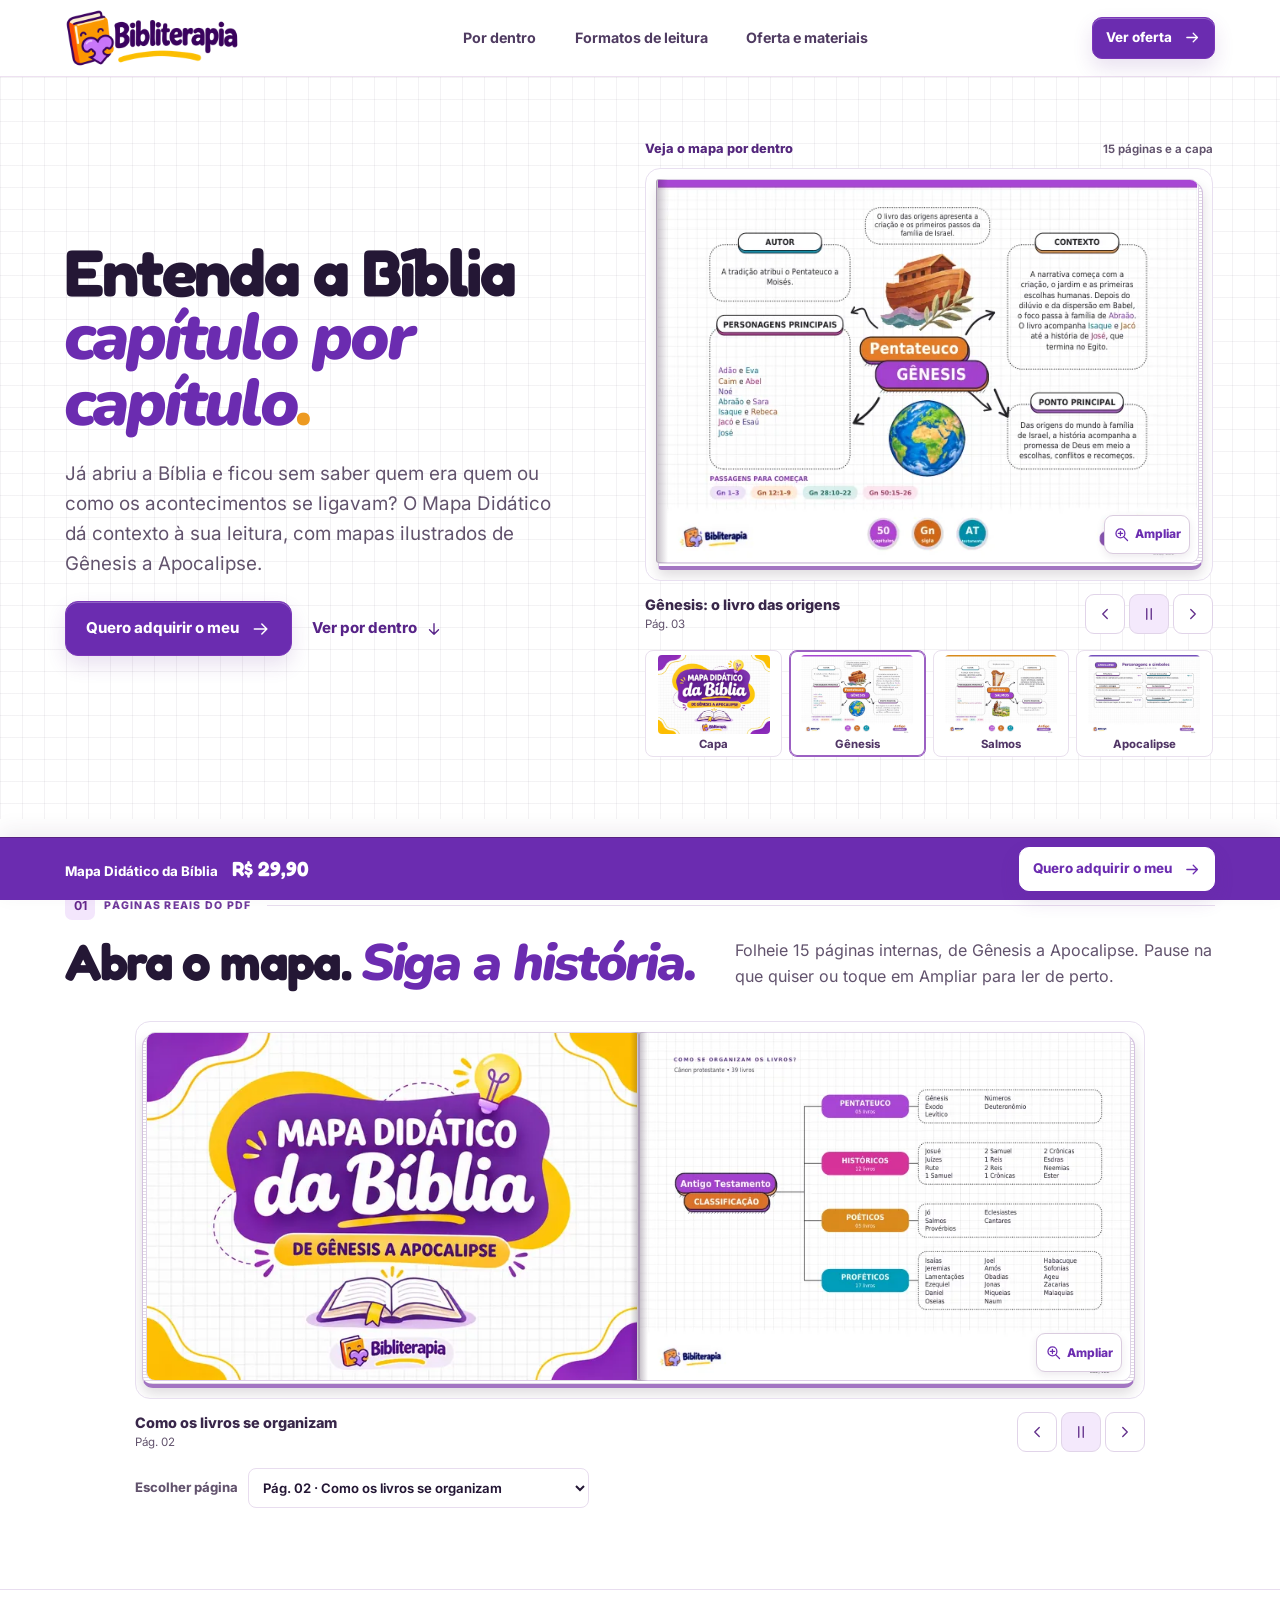
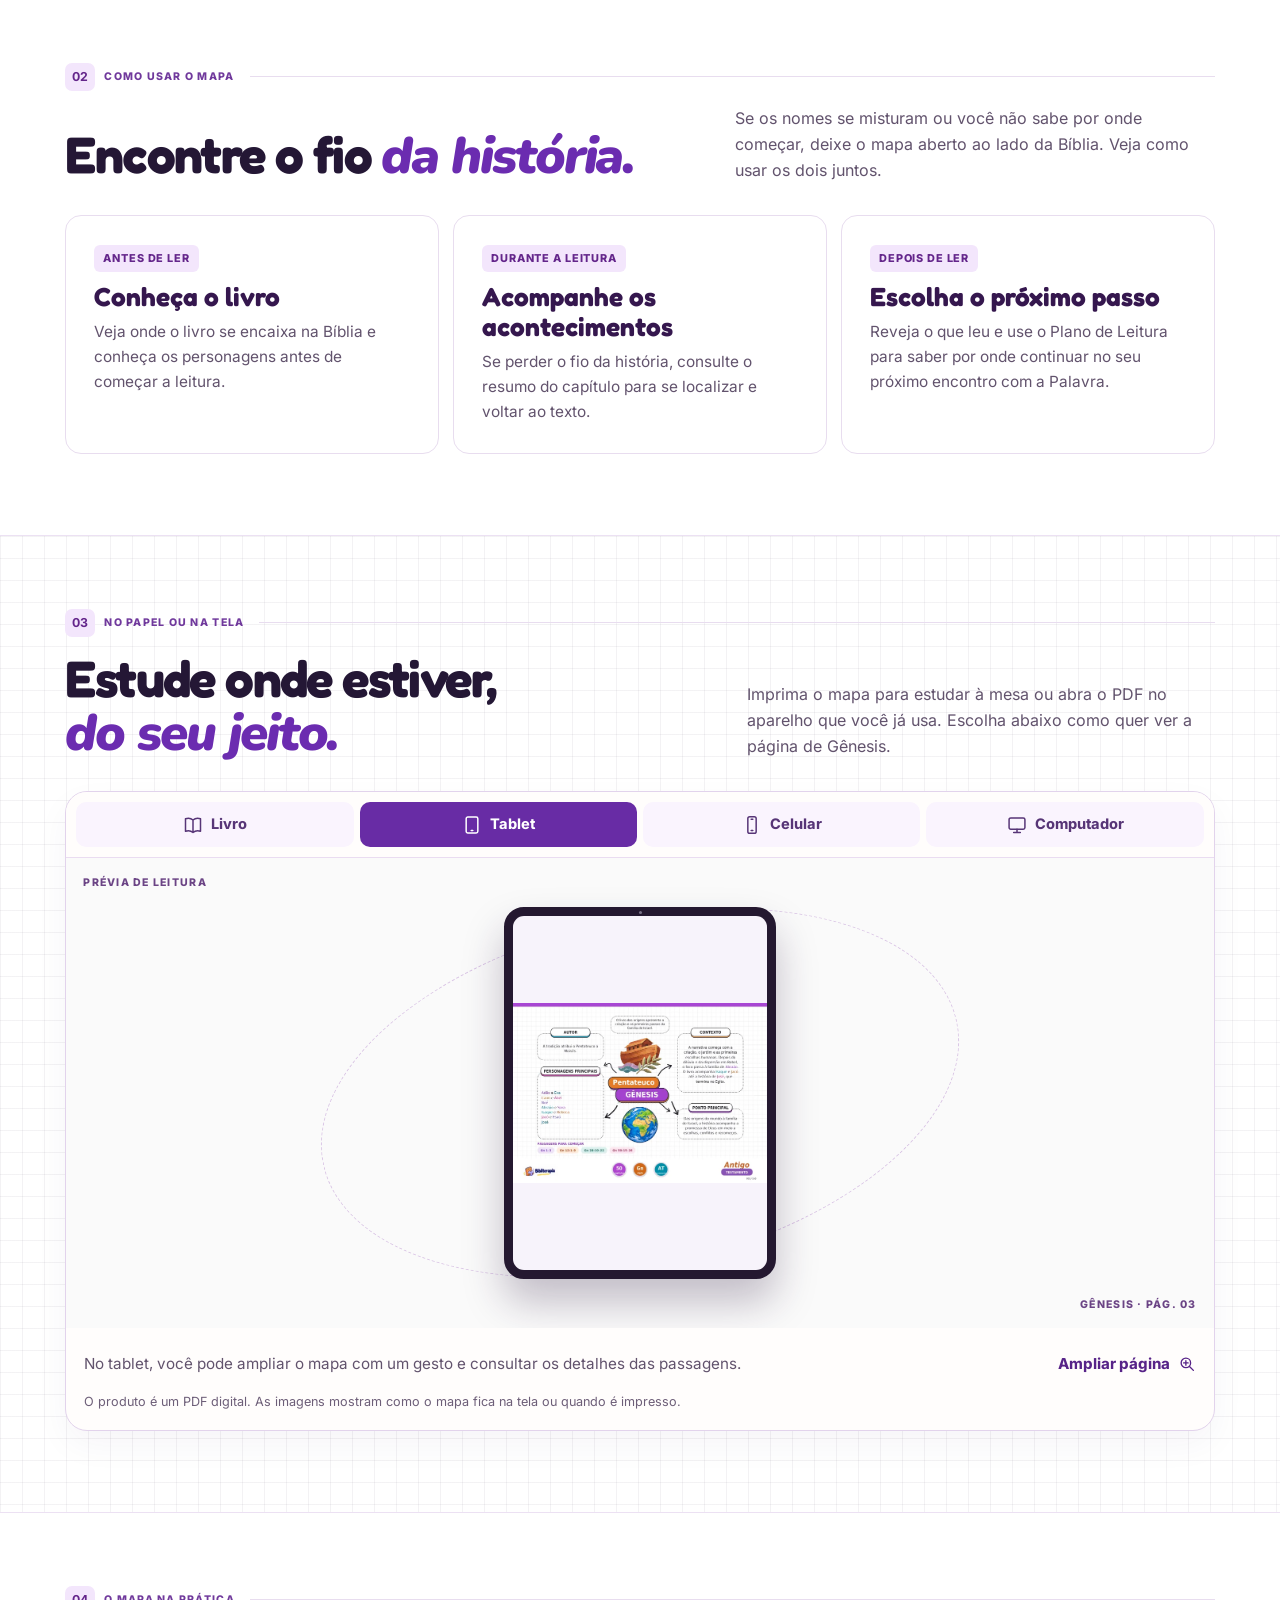
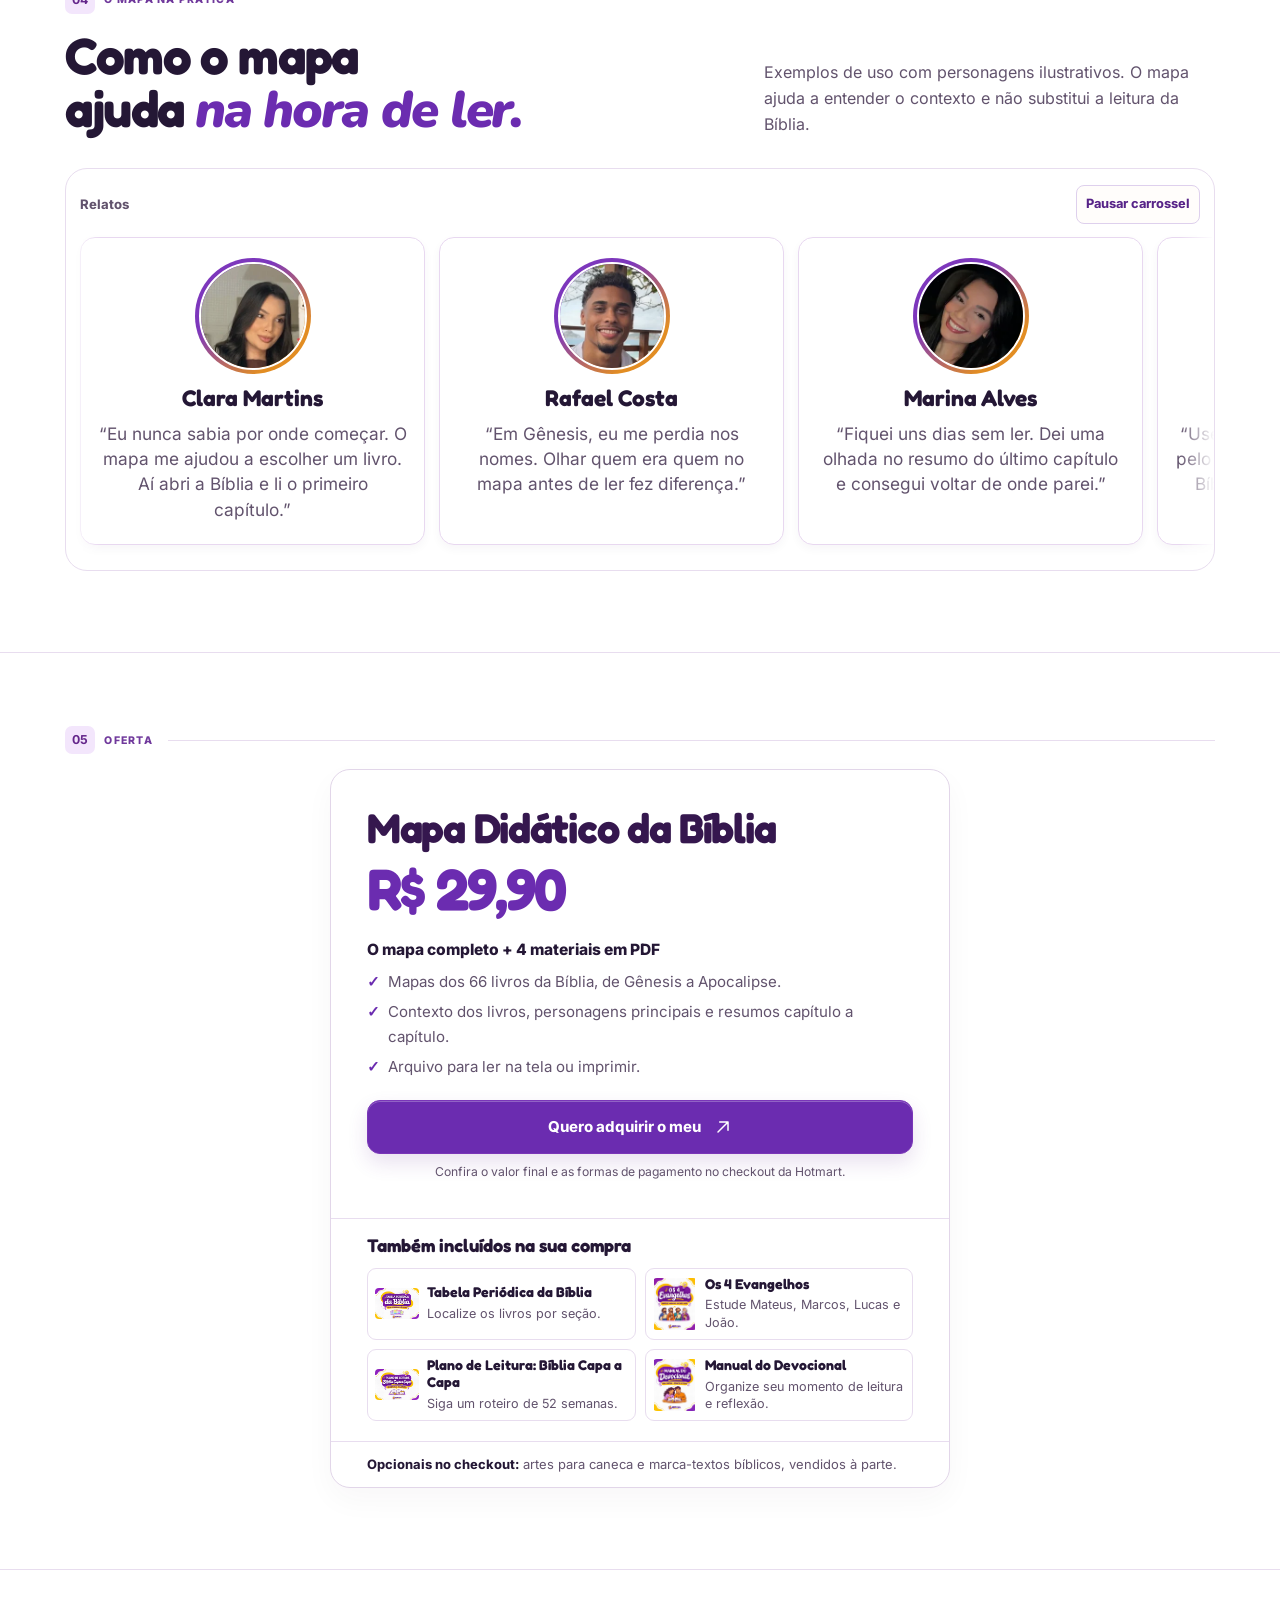
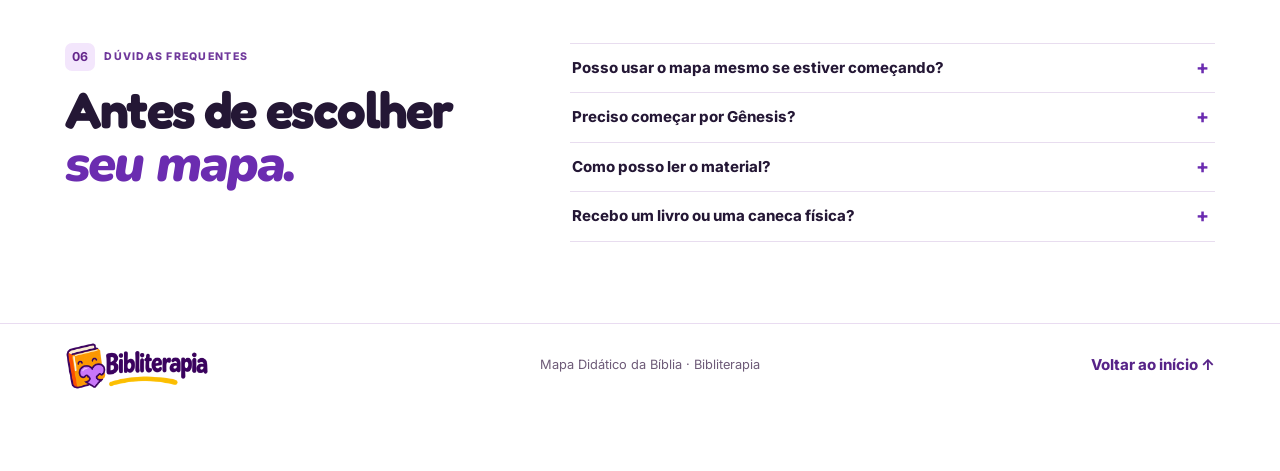
==== public/index.html @ 7fb58f34 "Sincroniza página do Mapa Didático e atualiza checkout Hotmart" ====
<!doctype html>
<html lang="pt-BR">
<head>
  <meta charset="utf-8">
  <meta name="viewport" content="width=device-width, initial-scale=1">
  <meta name="theme-color" content="#572182">
  <title>Mapa Didático da Bíblia | Bibliterapia</title>
  <meta name="description" content="Entenda a Bíblia capítulo por capítulo com um guia visual dos 66 livros. Veja páginas reais do Mapa Didático da Bibliterapia e encontre seu próximo capítulo.">
  <meta property="og:title" content="Mapa Didático da Bíblia | Bibliterapia">
  <meta property="og:description" content="Entenda onde cada livro se encaixa, quem são os personagens e o que acontece em cada capítulo. Folheie as amostras do Mapa Didático da Bíblia.">
  <link rel="canonical" href="https://bibliterapia-pi.vercel.app/">
  <meta property="og:url" content="https://bibliterapia-pi.vercel.app/">
  <meta property="og:type" content="website">
  <meta property="og:image" content="https://bibliterapia-pi.vercel.app/assets/mapa-capa.webp">
  <link rel="icon" href="assets/bibliterapia-icone.png" type="image/png">
  <link rel="preload" href="assets/fredoka-display.woff" as="font" type="font/woff" crossorigin>
  <link rel="stylesheet" href="style.css">
  <script src="app.js" defer></script>
</head>
<body>
<svg class="symbols" xmlns="http://www.w3.org/2000/svg" aria-hidden="true">
  <symbol id="i-arrow" viewBox="0 0 24 24"><path d="M4 12h15m-6-6 6 6-6 6"/></symbol>
  <symbol id="i-external" viewBox="0 0 24 24"><path d="M6 18 18 6M8 6h10v10"/></symbol>
  <symbol id="i-down" viewBox="0 0 24 24"><path d="M12 5v14m-6-6 6 6 6-6"/></symbol>
  <symbol id="i-prev" viewBox="0 0 24 24"><path d="m15 6-6 6 6 6"/></symbol>
  <symbol id="i-next" viewBox="0 0 24 24"><path d="m9 6 6 6-6 6"/></symbol>
  <symbol id="i-pause" viewBox="0 0 24 24"><path d="M9 5v14m6-14v14"/></symbol>
  <symbol id="i-play" viewBox="0 0 24 24"><path d="m9 5 11 7-11 7z"/></symbol>
  <symbol id="i-book" viewBox="0 0 24 24"><path d="M12 6v15M3 4.5c3.6-1.2 6.6-.6 9 1.5 2.4-2.1 5.4-2.7 9-1.5v15c-3.6-1.2-6.6-.6-9 1.5-2.4-2.1-5.4-2.7-9-1.5z"/></symbol>
  <symbol id="i-tablet" viewBox="0 0 24 24"><rect x="5" y="2.5" width="14" height="19" rx="2"/><path d="M11 18.5h2"/></symbol>
  <symbol id="i-phone" viewBox="0 0 24 24"><rect x="7" y="2" width="10" height="20" rx="2.3"/><path d="M11 18.5h2M11 5h2"/></symbol>
  <symbol id="i-desktop" viewBox="0 0 24 24"><rect x="2.5" y="3.5" width="19" height="13.5" rx="2"/><path d="M12 17v4m-4 0h8"/></symbol>
  <symbol id="i-zoom" viewBox="0 0 24 24"><circle cx="10.5" cy="10.5" r="6.3"/><path d="m15 15 5.5 5.5M10.5 7.5v6m-3-3h6"/></symbol>
  <symbol id="i-cup" viewBox="0 0 24 24"><path d="M4 7h12v7a5 5 0 0 1-5 5H9a5 5 0 0 1-5-5zm12 1h2a3 3 0 0 1 0 6h-2M4 22h14M8 4V2m4 2V2"/></symbol>
  <symbol id="i-marker" viewBox="0 0 24 24"><path d="m4 17 3-1 10-10 3 3-10 10-3 1-3-3zm11-9 3 3M4 22h15M18 5l1-1a1.4 1.4 0 0 1 2 2l-1 1"/></symbol>
  <symbol id="i-check" viewBox="0 0 24 24"><path d="m5 12 4 4L19 6"/></symbol>
  <symbol id="i-close" viewBox="0 0 24 24"><path d="m6 6 12 12M18 6 6 18"/></symbol>
</svg>
<a class="skip" href="#conteudo">Ir para o conteúdo</a>
<header class="header" id="inicio">
  <div class="wrap nav">
    <a class="brand" href="#inicio" aria-label="Bibliterapia, início"><img src="assets/bibliterapia-logo-transparente.png" alt="Bibliterapia" width="174" height="58"></a>
    <nav aria-label="Navegação principal"><a href="#por-dentro">Por dentro</a><a href="#formatos">Formatos de leitura</a><a href="#oferta">Oferta e materiais</a></nav>
    <a class="btn small header-cta" href="#oferta">Ver oferta <svg class="icon"><use href="#i-arrow"/></svg></a>
  </div>
</header>
<main id="conteudo">
  <section class="hero paper" aria-labelledby="hero-title">
    <div class="wrap hero-layout">
      <div class="hero-copy">
        <h1 id="hero-title">Entenda a Bíblia <span>capítulo por capítulo<span class="period">.</span></span></h1>
        <p class="intro">Já abriu a Bíblia e ficou sem saber quem era quem ou como os acontecimentos se ligavam? O Mapa Didático dá contexto à sua leitura, com mapas ilustrados de Gênesis a Apocalipse.</p>
        <div class="hero-actions">
          <a class="btn" href="https://pay.hotmart.com/W108486367W?checkoutMode=10" target="_blank" rel="noopener noreferrer">Quero adquirir o meu <svg class="icon"><use href="#i-arrow"/></svg></a>
          <a class="text-btn" href="#por-dentro">Ver por dentro <svg class="icon"><use href="#i-down"/></svg></a>
        </div>
      </div>
      <div class="hero-art">
        <div class="flipbook flipbook-hero" data-flipbook data-initial-page="genesis" role="region" aria-label="Prévia do mapa na abertura">
          <div class="book-kicker"><span>Veja o mapa por dentro</span><span>15 páginas e a capa</span></div>
          <div class="book-viewport">
            <div class="book-object">
              <img class="book-page book-page-right" data-flip-image src="assets/mapa-genesis-mini.webp" width="640" height="453" alt="" fetchpriority="high" decoding="async">
              <span class="book-spine" aria-hidden="true"></span>
              <div class="book-sheet" aria-hidden="true">
                <span class="book-face book-face-front"><img data-flip-front alt="" width="640" height="453"></span>
                <span class="book-face book-face-back"><img data-flip-back alt="" width="640" height="453"></span>
              </div>
              <button class="book-open" type="button" data-flip-open aria-label="Ampliar página: Gênesis: o livro das origens"><svg class="icon" aria-hidden="true"><use href="#i-zoom"/></svg><span>Ampliar</span></button>
            </div>
          </div>
          <div class="book-toolbar">
            <p class="book-caption"><strong data-flip-label>Gênesis: o livro das origens</strong><span data-flip-folio>Pág. 03</span></p>
            <div class="book-controls" role="group" aria-label="Controles do folheador">
              <button type="button" data-flip-prev aria-label="Página anterior" title="Página anterior"><svg class="icon" aria-hidden="true"><use href="#i-prev"/></svg></button>
              <button type="button" data-flip-toggle aria-label="Pausar folheamento" title="Pausar folheamento"><svg class="icon" aria-hidden="true"><use href="#i-pause"/></svg></button>
              <button type="button" data-flip-next aria-label="Próxima página" title="Próxima página"><svg class="icon" aria-hidden="true"><use href="#i-next"/></svg></button>
            </div>
          </div>
          <div class="book-picks" role="group" aria-label="Ir direto a uma amostra">
            <button type="button" class="book-pick" data-flip-pick="capa" aria-pressed="false"><img src="assets/mapa-capa-mini.webp" width="640" height="453" alt="" decoding="async"><span>Capa</span></button>
            <button type="button" class="book-pick" data-flip-pick="genesis" aria-pressed="true"><img src="assets/mapa-genesis-mini.webp" width="640" height="453" alt="" decoding="async"><span>Gênesis</span></button>
            <button type="button" class="book-pick" data-flip-pick="salmos" aria-pressed="false"><img src="assets/mapa-salmos-mini.webp" width="640" height="453" alt="" decoding="async"><span>Salmos</span></button>
            <button type="button" class="book-pick" data-flip-pick="simbolos" aria-pressed="false"><img src="assets/mapa-simbolos-mini.webp" width="640" height="453" alt="" decoding="async"><span>Apocalipse</span></button>
          </div>
          <span class="sr-only" data-flip-status aria-live="polite"></span>
        </div>
      </div>
    </div>
  </section>

  <section class="section wrap samples" id="por-dentro" aria-labelledby="samples-title">
    <div class="section-top"><p class="section-label"><b>01</b> PÁGINAS REAIS DO PDF</p><span class="section-rule"></span></div>
    <div class="section-head">
      <h2 id="samples-title">Abra o mapa. <em>Siga a história.</em></h2>
      <p>Folheie 15 páginas internas, de Gênesis a Apocalipse. Pause na que quiser ou toque em Ampliar para ler de perto.</p>
    </div>
    <div class="flipbook flipbook-gallery" data-flipbook data-initial-page="organiza" role="region" aria-label="Folheador de páginas reais do mapa">
      <div class="book-viewport">
        <div class="book-object">
          <img class="book-page book-page-left" data-flip-left src="assets/mapa-capa-mini.webp" width="640" height="453" alt="" loading="lazy" decoding="async">
          <img class="book-page book-page-right" data-flip-image src="assets/mapa-organiza-mini.webp" width="640" height="453" alt="" loading="lazy" decoding="async">
          <span class="book-spine" aria-hidden="true"></span>
          <div class="book-sheet" aria-hidden="true">
            <span class="book-face book-face-front"><img data-flip-front alt="" width="640" height="453"></span>
            <span class="book-face book-face-back"><img data-flip-back alt="" width="640" height="453"></span>
          </div>
          <button class="book-open" type="button" data-flip-open aria-label="Ampliar página: Como os livros se organizam"><svg class="icon" aria-hidden="true"><use href="#i-zoom"/></svg><span>Ampliar</span></button>
        </div>
      </div>
      <div class="book-toolbar">
        <p class="book-caption"><strong data-flip-label>Como os livros se organizam</strong><span data-flip-folio>Pág. 02</span></p>
        <div class="book-controls" role="group" aria-label="Controles do folheador">
          <button type="button" data-flip-prev aria-label="Página anterior" title="Página anterior"><svg class="icon" aria-hidden="true"><use href="#i-prev"/></svg></button>
          <button type="button" data-flip-toggle aria-label="Pausar folheamento" title="Pausar folheamento"><svg class="icon" aria-hidden="true"><use href="#i-pause"/></svg></button>
          <button type="button" data-flip-next aria-label="Próxima página" title="Próxima página"><svg class="icon" aria-hidden="true"><use href="#i-next"/></svg></button>
        </div>
      </div>
      <label class="book-jump" hidden>Escolher página <select data-flip-select aria-label="Escolher uma página da amostra"></select></label>
      <span class="sr-only" data-flip-status aria-live="polite"></span>
    </div>
  </section>

  <section class="section study-guide" id="como-usar" aria-labelledby="guide-title">
    <div class="wrap">
      <div class="section-top"><p class="section-label"><b>02</b> COMO USAR O MAPA</p><span class="section-rule"></span></div>
      <div class="section-head">
        <h2 id="guide-title">Encontre o fio <em>da história.</em></h2>
        <p>Se os nomes se misturam ou você não sabe por onde começar, deixe o mapa aberto ao lado da Bíblia. Veja como usar os dois juntos.</p>
      </div>
      <ol class="guide-steps">
        <li class="guide-step"><span class="guide-phase">Antes de ler</span><h3>Conheça o livro</h3><p>Veja onde o livro se encaixa na Bíblia e conheça os personagens antes de começar a leitura.</p></li>
        <li class="guide-step"><span class="guide-phase">Durante a leitura</span><h3>Acompanhe os acontecimentos</h3><p>Se perder o fio da história, consulte o resumo do capítulo para se localizar e voltar ao texto.</p></li>
        <li class="guide-step"><span class="guide-phase">Depois de ler</span><h3>Escolha o próximo passo</h3><p>Reveja o que leu e use o Plano de Leitura para saber por onde continuar no seu próximo encontro com a Palavra.</p></li>
      </ol>
    </div>
  </section>

  <section class="section devices paper" id="formatos" aria-labelledby="formats-title">
    <div class="wrap">
      <div class="section-top"><p class="section-label"><b>03</b> NO PAPEL OU NA TELA</p><span class="section-rule"></span></div>
      <div class="section-head">
        <h2 id="formats-title">Estude onde estiver, <em>do seu jeito.</em></h2>
        <p>Imprima o mapa para estudar à mesa ou abra o PDF no aparelho que você já usa. Escolha abaixo como quer ver a página de Gênesis.</p>
      </div>
      <div class="format-panel">
        <div class="format-switch" role="group" aria-label="Escolher formato">
          <button type="button" data-format="book" aria-pressed="false"><svg class="icon"><use href="#i-book"/></svg> Livro</button>
          <button type="button" data-format="tablet" aria-pressed="true"><svg class="icon"><use href="#i-tablet"/></svg> Tablet</button>
          <button type="button" data-format="phone" aria-pressed="false"><svg class="icon"><use href="#i-phone"/></svg> Celular</button>
          <button type="button" data-format="computer" aria-pressed="false"><svg class="icon"><use href="#i-desktop"/></svg> Computador</button>
        </div>
        <div class="device-stage" id="device-stage" data-format="tablet">
          <span class="stage-index" aria-hidden="true">PRÉVIA DE LEITURA</span>
          <div class="stage-orbit" aria-hidden="true"></div>
          <div class="mockup">
            <div class="mockup-window">
              <div class="computer-toolbar" aria-hidden="true"><i></i><i></i><i></i><span>Mapa Didático da Bíblia.pdf</span></div>
              <img class="device-page" src="assets/mapa-genesis-mini.webp" width="640" height="453" alt="" loading="lazy" decoding="async">
              <img class="device-page other" src="assets/mapa-capitulos-mini.webp" width="640" height="453" alt="" loading="lazy" decoding="async">
            </div>
          </div>
          <span class="stage-folio" aria-hidden="true">GÊNESIS · PÁG. 03</span>
        </div>
        <div class="format-foot"><p id="format-caption" aria-live="polite">No tablet, você pode ampliar o mapa com um gesto e consultar os detalhes das passagens.</p><button type="button" class="text-btn" data-preview="genesis">Ampliar página <svg class="icon"><use href="#i-zoom"/></svg></button></div>
        <p class="print-note">O produto é um PDF digital. As imagens mostram como o mapa fica na tela ou quando é impresso.</p>
      </div>
    </div>
  </section>

  <section class="section reading" id="na-pratica" aria-labelledby="reading-title">
    <div class="wrap">
      <div class="section-top"><p class="section-label"><b>04</b> O MAPA NA PRÁTICA</p><span class="section-rule"></span></div>
      <div class="section-head">
        <h2 id="reading-title">Como o mapa ajuda <em>na hora de ler.</em></h2>
        <p id="reading-note">Exemplos de uso com personagens ilustrativos. O mapa ajuda a entender o contexto e não substitui a leitura da Bíblia.</p>
      </div>
      <div class="reading-panel">
        <div class="reading-controls"><p id="reading-disclosure" class="reading-disclosure">Relatos</p><button class="text-btn reading-toggle" type="button" aria-controls="reading-viewport" hidden>Pausar carrossel</button></div>
        <div class="reading-viewport" id="reading-viewport" tabindex="0" role="region" aria-label="Carrossel de relatos" aria-describedby="reading-note reading-disclosure">
          <div class="reading-track">
            <ul class="reading-group" role="list">
              <li class="reading-card"><span class="reading-ring"><img src="assets/rotina-escolher.webp" alt="" width="224" height="224" loading="lazy" decoding="async"></span><h3>Clara Martins</h3><blockquote><p>“Eu nunca sabia por onde começar. O mapa me ajudou a escolher um livro. Aí abri a Bíblia e li o primeiro capítulo.”</p></blockquote></li>
              <li class="reading-card"><span class="reading-ring"><img src="assets/rotina-personagens.webp" alt="" width="224" height="224" loading="lazy" decoding="async"></span><h3>Rafael Costa</h3><blockquote><p>“Em Gênesis, eu me perdia nos nomes. Olhar quem era quem no mapa antes de ler fez diferença.”</p></blockquote></li>
              <li class="reading-card"><span class="reading-ring"><img src="assets/rotina-retomar.webp" alt="" width="224" height="224" loading="lazy" decoding="async"></span><h3>Marina Alves</h3><blockquote><p>“Fiquei uns dias sem ler. Dei uma olhada no resumo do último capítulo e consegui voltar de onde parei.”</p></blockquote></li>
              <li class="reading-card"><span class="reading-ring"><img src="assets/rotina-orar.webp" alt="" width="224" height="224" loading="lazy" decoding="async"></span><h3>André Rocha</h3><blockquote><p>“Usei o mapa pra escolher um salmo pelo tema. Depois li o salmo inteiro na Bíblia, no meu tempo de oração.”</p></blockquote></li>
              <li class="reading-card"><span class="reading-ring"><img src="assets/rotina-situar.webp" alt="" width="224" height="224" loading="lazy" decoding="async"></span><h3>Beatriz Lima</h3><blockquote><p>“Eu lia trechos soltos de Mateus. Com o mapa, consegui ver o que vinha antes e entender melhor a passagem.”</p></blockquote></li>
              <li class="reading-card"><span class="reading-ring"><img src="assets/rotina-revisar.webp" alt="" width="224" height="224" loading="lazy" decoding="async"></span><h3>Lucas Ribeiro</h3><blockquote><p>“No Apocalipse, eu leio um capítulo por vez. Depois volto ao mapa pra rever os acontecimentos e organizar o que li.”</p></blockquote></li>
            </ul>
          </div>
        </div>
      </div>
    </div>
  </section>

  <section class="section offer" id="oferta" aria-labelledby="offer-title">
    <div class="wrap">
      <div class="section-top"><p class="section-label"><b>05</b> OFERTA</p><span class="section-rule"></span></div>
      <div class="offer-layout">
        <div class="purchase">
          <div class="purchase-main">
            <h2 id="offer-title">Mapa Didático da Bíblia</h2>
            <p class="offer-price">R$ 29,90</p>
            <p class="purchase-label">O mapa completo + 4 materiais em PDF</p>
            <ul class="purchase-includes">
              <li>Mapas dos 66 livros da Bíblia, de Gênesis a Apocalipse.</li>
              <li>Contexto dos livros, personagens principais e resumos capítulo a capítulo.</li>
              <li>Arquivo para ler na tela ou imprimir.</li>
            </ul>
            <a class="btn checkout" id="checkout" href="https://pay.hotmart.com/W108486367W?checkoutMode=10" target="_blank" rel="noopener noreferrer">Quero adquirir o meu <svg class="icon"><use href="#i-external"/></svg></a>
            <p class="checkout-note">Confira o valor final e as formas de pagamento no checkout da Hotmart.</p>
          </div>
          <section class="purchase-bundle" aria-labelledby="bundle-title">
            <h3 id="bundle-title">Também incluídos na sua compra</h3>
            <div class="companion-grid">
              <article class="companion"><div class="companion-cover landscape"><img src="assets/capa-tabela.webp" width="680" height="481" alt="Capa da Tabela Periódica da Bíblia" loading="lazy" decoding="async"></div><div class="companion-copy"><h4>Tabela Periódica da Bíblia</h4><p>Localize os livros por seção.</p></div></article>
              <article class="companion"><div class="companion-cover portrait"><img src="assets/capa-evangelhos.webp" width="680" height="850" alt="Capa de Os 4 Evangelhos" loading="lazy" decoding="async"></div><div class="companion-copy"><h4>Os 4 Evangelhos</h4><p>Estude Mateus, Marcos, Lucas e João.</p></div></article>
              <article class="companion"><div class="companion-cover landscape"><img src="assets/capa-plano.webp" width="680" height="481" alt="Capa do Plano de Leitura — Bíblia Capa a Capa" loading="lazy" decoding="async"></div><div class="companion-copy"><h4>Plano de Leitura: Bíblia Capa a Capa</h4><p>Siga um roteiro de 52 semanas.</p></div></article>
              <article class="companion"><div class="companion-cover portrait"><img src="assets/capa-devocional.webp" width="680" height="850" alt="Capa do Manual do Devocional com um casal lendo a Bíblia" loading="lazy" decoding="async"></div><div class="companion-copy"><h4>Manual do Devocional</h4><p>Organize seu momento de leitura e reflexão.</p></div></article>
            </div>
          </section>
          <p class="purchase-extras"><strong>Opcionais no checkout:</strong> artes para caneca e marca-textos bíblicos, vendidos à parte.</p>
        </div>
      </div>
    </div>
  </section>

  <section class="section wrap faq" id="duvidas" aria-labelledby="faq-title">
    <div><p class="section-label"><b>06</b> DÚVIDAS FREQUENTES</p><h2 id="faq-title">Antes de escolher <em>seu mapa.</em></h2></div>
    <div class="answers">
      <details><summary>Posso usar o mapa mesmo se estiver começando?</summary><p>Sim. Antes de ler um trecho da Bíblia, consulte a página do livro no mapa para entender o contexto e conhecer os personagens.</p></details>
      <details><summary>Preciso começar por Gênesis?</summary><p>Você pode consultar o mapa do livro que está lendo. Se quiser seguir um roteiro, use o Plano de Leitura incluído.</p></details>
      <details><summary>Como posso ler o material?</summary><p>Abra o PDF em um leitor compatível no celular, no tablet ou no computador. Se preferir, imprima páginas para consultar no papel.</p></details>
      <details><summary>Recebo um livro ou uma caneca física?</summary><p>Os materiais são digitais. As imagens do livro e dos aparelhos mostram formas de usar o PDF; as artes para caneca são arquivos digitais.</p></details>
    </div>
  </section>
</main>
<footer class="footer"><div class="wrap"><a class="brand" href="#inicio" aria-label="Bibliterapia, início"><img src="assets/bibliterapia-logo-transparente.png" alt="Bibliterapia" width="144" height="48" loading="lazy"></a><p>Mapa Didático da Bíblia · Bibliterapia</p><a href="#inicio" class="text-btn">Voltar ao início ↑</a></div></footer>

<aside class="purchase-bar" aria-label="Oferta da Bibliterapia">
  <div class="wrap purchase-bar-inner">
    <div class="purchase-bar-product">
      <span>Mapa Didático da Bíblia</span>
      <strong>R$ 29,90</strong>
    </div>
    <a class="btn small" href="https://pay.hotmart.com/W108486367W?checkoutMode=10" target="_blank" rel="noopener noreferrer">Quero adquirir o meu <svg class="icon" aria-hidden="true"><use href="#i-arrow"/></svg></a>
  </div>
</aside>

<dialog id="viewer" aria-labelledby="viewer-title">
  <div class="viewer-bar"><div><small>AMOSTRA REAL DO PDF</small><strong id="viewer-title">Mapa Didático da Bíblia</strong></div><button type="button" class="icon-btn" id="close-viewer" aria-label="Fechar amostra"><svg class="icon"><use href="#i-close"/></svg></button></div>
  <div class="viewer-canvas" id="viewer-canvas" tabindex="0" aria-label="Imagem da amostra"><img id="viewer-image" alt=""></div>
  <div class="viewer-controls"><button type="button" id="prev-page" aria-label="Amostra anterior">←</button><span id="viewer-count" aria-live="polite"></span><button type="button" id="next-page" aria-label="Próxima amostra">→</button><button type="button" id="zoom-page" aria-pressed="false">Ampliar <svg class="icon"><use href="#i-zoom"/></svg></button></div>
</dialog>
</body>
</html>
---- public/style.css ----
@font-face{font-family:Fredoka;src:url("assets/fredoka-display.woff") format("woff");font-style:normal;font-weight:680;font-display:swap}
@font-face{font-family:Nunito Display;src:url("assets/nunito-display.woff") format("woff");font-style:italic;font-weight:900;font-display:swap}
@font-face{font-family:Inter;src:url("assets/inter-normal-400.woff2") format("woff2");font-style:normal;font-weight:400 600;font-display:swap}
@font-face{font-family:Inter;src:url("assets/inter-normal-700.woff2") format("woff2");font-style:normal;font-weight:650 900;font-display:swap}
@font-face{font-family:Inter;src:url("assets/inter-italic-900.woff2") format("woff2");font-style:italic;font-weight:700 900;font-display:swap}
:root{--display:Fredoka,"Arial Rounded MT Bold",Arial,sans-serif;--accent:"Nunito Display",Inter,sans-serif;--ink:#241735;--muted:#62536d;--purple:#6b2cb0;--violet:#7d37bc;--dark:#35174e;--gold:#ffcb52;--yellow:#ffdd7a;--warm:#fff9ef;--pale:#f3e9fd;--line:#e8ddef;--page:#fff;--wrap:1190px;--gutter:clamp(20px,5.1vw,70px);--radius:26px;--shadow:0 25px 66px #41116a22}
*,*::before,*::after{box-sizing:border-box}
:root{--purchase-bar-height:62px;--purchase-bar-space:calc(var(--purchase-bar-height) + env(safe-area-inset-bottom,0px) + 1px)}
html{scroll-behavior:smooth;scroll-padding-bottom:var(--purchase-bar-space)}
body{margin:0;padding-bottom:var(--purchase-bar-space);background:var(--page);color:var(--ink);font:400 16px/1.62 Inter,Arial,sans-serif}
a{color:inherit;text-decoration:none}
img{display:block;max-width:100%;height:auto}
button{font:inherit;color:inherit}
button:enabled{cursor:pointer}
button:focus-visible,a:focus-visible,summary:focus-visible,[tabindex]:focus-visible{outline:3px solid #a53de0;outline-offset:4px}
p,h1,h2,h3,h4,dl,dd{margin:0}
h1,h2,h3,h4,strong{font-weight:750}
h1,h2,h3,h4{font-family:var(--display);font-weight:680}
section[id]{scroll-margin-top:32px}
.wrap{width:min(var(--wrap),calc(100% - 2 * var(--gutter)));margin-inline:auto}
.symbols{position:absolute;width:0;height:0;overflow:hidden}
.icon{width:20px;height:20px;fill:none;stroke:currentColor;stroke-width:1.8;stroke-linecap:round;stroke-linejoin:round;flex:none;pointer-events:none}
.skip{position:fixed;z-index:20;top:12px;left:12px;transform:translateY(-150%);background:#fff;border:2px solid var(--purple);border-radius:8px;padding:8px 12px}
.skip:focus{transform:none}
.header{background:#fff;border-bottom:1px solid #eee1f1}
.nav{display:flex;justify-content:space-between;align-items:center;gap:24px;min-height:76px}
.brand{display:inline-flex;align-items:center;flex:none}
.brand img{object-fit:contain}
.nav nav{display:flex;align-items:center;gap:clamp(16px,3vw,39px);font-size:.89rem;font-weight:700;color:#4f3b61}
.nav nav a:hover,.text-btn:hover{color:var(--violet)}
.btn{display:inline-flex;align-items:center;justify-content:center;gap:12px;border:1px solid #7a36b8;border-radius:13px;padding:14px 20px;background:#6b2cb0;color:#fff;font-size:.94rem;font-weight:750;white-space:nowrap;box-shadow:0 9px 20px #632b9724,inset 0 1px 0 #ffffff42;transition:transform .18s ease,box-shadow .18s ease}
.btn:hover{transform:translateY(-2px);box-shadow:0 11px 24px #632b9740,inset 0 1px 0 #ffffff42}
.btn.small{border-radius:10px;padding:9px 13px;font-size:.84rem}
.btn.small .icon{width:17px;height:17px}
.text-btn{display:inline-flex;align-items:center;gap:8px;color:#572388;font-size:.94rem;font-weight:750;border:0;background:none;padding:9px 0;white-space:nowrap}
.text-btn .icon{width:18px;height:18px}
.paper{background-color:#fff;background-image:linear-gradient(#26183a0e 1px,transparent 1px),linear-gradient(90deg,#26183a0e 1px,transparent 1px);background-size:22px 22px}
.hero{overflow:hidden;position:relative}
.hero-layout{position:relative;display:grid;grid-template-columns:1fr 1.14fr;align-items:center;gap:clamp(35px,6vw,100px);min-height:535px;padding-block:62px}
.hero-copy{z-index:1}
.section-label,.stage-index,.stage-folio{letter-spacing:.12em;text-transform:uppercase;font-size:.66rem;font-weight:800}
.dot{width:8px;height:8px;background:var(--gold);border-radius:50%;display:inline-block;box-shadow:0 0 0 3px #f4b52824;flex:none}
.hero h1{font-size:clamp(2.65rem,5.15vw,4.75rem);line-height:.99;letter-spacing:-.031em;margin-left:-.025em;text-wrap:balance}
.hero h1>span{display:block;color:var(--purple);font-family:var(--accent);font-style:italic;font-weight:900;letter-spacing:-.051em}
.period{color:#ed9a21}
.intro{margin-top:23px;color:var(--muted);max-width:36em;font-size:clamp(1rem,1.65vw,1.17rem);line-height:1.61}
.hero-actions{display:flex;align-items:center;gap:20px;margin:22px 0 0;flex-wrap:wrap}
.hero-art{position:relative;min-width:0;padding:0 2px;isolation:isolate;align-self:center}
.section{padding-block:73px 81px}
.section-top{display:flex;align-items:center;gap:15px;margin-bottom:15px}
.section-label{display:flex;align-items:center;gap:9px;color:#70399c}
.section-label b{display:grid;place-items:center;border-radius:7px;color:#64268b;background:#f3e6fc;letter-spacing:normal;width:30px;height:28px;font-size:.77rem}
.section-rule{height:1px;background:var(--line);flex:1}
.section-head{display:flex;align-items:flex-end;justify-content:space-between;gap:30px;margin-bottom:31px}
.section h2{font-size:clamp(2.06rem,4vw,3.55rem);line-height:1.04;letter-spacing:-.031em;text-wrap:balance}
.section h2 em{color:var(--purple);font-family:var(--accent);font-weight:900;letter-spacing:-.041em}
.section-head>p{color:var(--muted);max-width:30em;flex:0 1 32em;font-size:1rem}
.study-guide{border-top:1px solid var(--line)}
.guide-steps{display:grid;grid-template-columns:repeat(3,minmax(0,1fr));gap:14px;margin:0;padding:0;list-style:none}
.guide-step{min-width:0;padding:clamp(17px,2.6vw,28px);border:1px solid var(--line);border-radius:16px;background:#fff}
.guide-phase{display:inline-block;margin-bottom:10px;padding:5px 9px;border-radius:6px;background:#f3e6fc;color:#64268b;font-size:.68rem;font-weight:800;letter-spacing:.08em;text-transform:uppercase}
.guide-step h3{margin:0 0 8px;font-size:clamp(1.28rem,2.1vw,1.64rem);line-height:1.14;color:var(--dark)}
.guide-step p{color:var(--muted);font-size:.96rem}
.companion-copy{min-width:0;overflow-wrap:anywhere}
.companion-copy p{margin:4px 0 0;color:var(--muted);font-size:.79rem;line-height:1.4}
.sr-only{position:absolute;width:1px;height:1px;padding:0;margin:-1px;overflow:hidden;clip-path:inset(50%);white-space:nowrap;border:0}
.flipbook{min-width:0}
.flipbook-gallery{max-width:1010px;margin-inline:auto}
.book-kicker{display:flex;justify-content:space-between;align-items:center;gap:12px;margin:0 0 8px;font-size:.8rem;font-weight:800;color:#54277d}
.book-kicker span+span{font-size:.72rem;color:var(--muted);font-weight:650;white-space:nowrap}
.book-viewport{padding:10px 13px 17px 10px;overflow:clip;border:1px solid #e8dff0;border-radius:15px;background:#fff}
.book-object{--leaf:100%;--leaf-radius:3px 9px 9px 3px;position:relative;aspect-ratio:640/453;perspective:clamp(660px,100vw,1520px);perspective-origin:50% 52%}
.book-object::before{content:"";position:absolute;inset:3px -4px -7px 2px;border:1px solid #d4c1df;border-bottom:4px solid #a376c2;border-radius:3px 11px 11px 4px;background:repeating-linear-gradient(180deg,#fff 0 2px,#e1dce5 2px 3px);box-shadow:0 6px 13px #2b193027}
.book-page,.book-sheet{position:absolute;top:0;right:0;width:var(--leaf);height:100%;border-radius:var(--leaf-radius)}
.book-page{object-fit:contain;background:#fff;border:1px solid #ded2e7;z-index:1}
.book-page-left{display:none}
.book-spine{position:absolute;inset:0 auto 0 0;width:12px;background:linear-gradient(90deg,#2b16334a,transparent);border-radius:3px 0 0 3px;z-index:2;pointer-events:none}
.book-sheet{visibility:hidden;transform-origin:left center;transform-style:preserve-3d;z-index:3;pointer-events:none}
.book-sheet.is-turning{visibility:visible}
.book-sheet.from-left{right:auto;left:0;transform-origin:right center}
.book-sheet.from-right-edge{transform-origin:right center}
.book-face{position:absolute;inset:0;display:block;overflow:hidden;border:1px solid #ded2e7;border-radius:var(--leaf-radius);background:#fff;backface-visibility:hidden}
.book-face-front{transform:translateZ(.1px)}
.book-face-back{transform:rotateY(180deg) translateZ(.1px)}
.book-face img{width:100%;height:100%;object-fit:contain}
.book-face::after{content:"";position:absolute;inset:0;background:linear-gradient(90deg,#34214132,transparent 24%,transparent 68%,#41245520);opacity:.7}
.book-open{position:absolute;right:9px;bottom:9px;display:inline-flex;gap:5px;align-items:center;z-index:4;border:1px solid #daccdf;border-radius:9px;min-height:39px;padding:6px 8px;background:#fff;color:var(--purple);font-size:.75rem;font-weight:800;box-shadow:0 3px 9px #3c214918}
.book-open .icon{width:17px;height:17px}
.book-open:hover,.book-controls button:hover,.book-pick:hover{background:#f8effd;border-color:#b58fce}
.book-toolbar{display:flex;justify-content:space-between;align-items:center;gap:10px;min-height:58px;margin:4px 0 7px}
.book-caption{min-width:0;color:#39274a;line-height:1.23}
.book-caption strong{display:block;font-size:.9rem;font-weight:800}
.book-caption span{display:block;margin-top:3px;color:var(--muted);font-size:.72rem}
.book-controls{display:flex;flex:none;gap:4px}
.book-controls button{display:grid;place-items:center;width:40px;height:40px;padding:0;border:1px solid #e1d4e9;border-radius:9px;background:#fff;color:#63318c}
.book-controls .icon{width:18px;height:18px}
.book-controls button[data-flip-toggle]{background:#f4e9fc}
.book-picks{display:grid;grid-template-columns:repeat(4,minmax(0,1fr));gap:7px}
.book-pick{min-width:0;text-align:center;display:grid;justify-items:center;gap:4px;padding:4px 4px 5px;border:1px solid #e9e0ee;border-radius:8px;background:#fff;color:#513666;font-size:.71rem;font-weight:750;line-height:1.15}
.book-pick[aria-pressed=true]{border-color:#9c61c3;box-shadow:inset 0 0 0 1px #9c61c3}
.book-pick img{width:100%;max-width:112px;aspect-ratio:640/453;border-radius:4px;object-fit:contain}
.book-jump{display:flex;align-items:center;flex-wrap:wrap;gap:6px 10px;font-size:.82rem;font-weight:750;color:var(--muted)}
.book-jump[hidden],.flipbook:not([data-ready]) :is(.book-controls,.book-picks,.book-open){display:none}
.book-jump select{font:inherit;font-weight:650;color:var(--ink);max-width:100%;min-height:40px;border:1px solid var(--line);border-radius:8px;background:#fff;padding:4px 10px}
.book-jump select:focus-visible{outline:3px solid #a53de0;outline-offset:3px}
@media(min-width:761px){
  .flipbook-gallery .book-object{--leaf:50%;aspect-ratio:1280/453}
  .flipbook-gallery .book-object::before{inset:3px -4px -7px -4px;border-radius:11px}
  .flipbook-gallery .book-page-left{display:block;left:0;right:auto;border-radius:9px 3px 3px 9px}
  .flipbook-gallery .book-spine{left:calc(50% - 9px);width:18px;background:linear-gradient(90deg,transparent,#2b163349,transparent)}
}
.devices{border-block:1px solid #ece1f3}
.format-panel{border-radius:22px;overflow:hidden;border:1px solid #e2d3ec;background:#fffdfc;box-shadow:0 14px 35px #3814540b}
.format-switch{display:grid;grid-template-columns:repeat(4,1fr);gap:6px;background:#fffdfc;padding:10px;border-bottom:1px solid #eadcf1}
.format-switch button{display:flex;align-items:center;justify-content:center;gap:8px;background:#faf4fe;color:#573577;border:1px solid transparent;border-radius:10px;min-height:45px;font-size:.91rem;font-weight:750}
.format-switch button:hover{border-color:#d7bde9}
.format-switch button[aria-pressed=true]{background:#682ca5;color:#fff}
.device-stage{height:clamp(315px,47vw,470px);position:relative;display:grid;place-items:center;isolation:isolate;overflow:hidden;background:#fafafa}
.stage-index,.stage-folio{color:#6b4485;position:absolute;z-index:0}
.stage-index{top:16px;left:17px}
.stage-folio{bottom:15px;right:17px}
.stage-orbit{position:absolute;width:min(81%,650px);height:74%;border:1px dashed #a771c35f;border-radius:50%;transform:rotate(-13deg);z-index:-1}
.mockup{position:relative;display:flex;justify-content:center;align-items:center;min-width:0;box-shadow:0 23px 40px #2b153b44}
.mockup-window{display:flex;align-items:center;justify-content:center;width:100%;height:100%;overflow:hidden;background:#fff}
.device-page{width:100%;max-height:100%;object-fit:contain}
.device-page.other,.computer-toolbar{display:none}
.device-stage[data-format=tablet] .mockup{width:clamp(163px,29vw,272px);aspect-ratio:.73;border:9px solid #241830;border-radius:20px;background:#251a32}
.device-stage[data-format=tablet] .mockup-window{border-radius:11px;background:#f7f3fb}
.device-stage[data-format=tablet] .mockup::before{content:"";position:absolute;top:-5px;width:3px;height:3px;border-radius:50%;background:#787086}
.device-stage[data-format=phone] .mockup{width:clamp(112px,20vw,174px);aspect-ratio:.52;border:7px solid #1d1725;border-radius:25px;background:#231c2c}
.device-stage[data-format=phone] .mockup-window{border-radius:18px;background:#faf5ff}
.device-stage[data-format=phone] .mockup::after{content:"";position:absolute;width:33%;height:9px;top:5px;border-radius:10px;background:#251b30}
.device-stage[data-format=computer] .mockup{width:min(66%,468px);aspect-ratio:1.66;border:9px solid #231c2d;border-bottom-width:13px;border-radius:11px;background:#211a2a;margin-bottom:27px}
.device-stage[data-format=computer] .mockup::before{content:"";position:absolute;top:calc(100% + 12px);width:22%;height:29px;background:linear-gradient(#2e2637,#5c5065);z-index:-1}
.device-stage[data-format=computer] .mockup::after{content:"";position:absolute;top:calc(100% + 40px);width:42%;height:7px;border-radius:8px;background:#4e4556}
.device-stage[data-format=computer] .mockup-window{position:relative;padding-top:21px;background:#f9f5fb;border-radius:4px}
.device-stage[data-format=computer] .computer-toolbar{position:absolute;inset:0 0 auto;display:flex;align-items:center;gap:5px;padding:5px 7px;background:#eddfef;color:#3d2d4a;font-size:7px;white-space:nowrap}
.computer-toolbar i{width:5px;height:5px;border-radius:50%;background:#af8ec2;display:block}
.computer-toolbar span{margin-left:4px}
.device-stage[data-format=computer] .device-page{width:auto;height:100%}
.device-stage[data-format=book] .mockup{width:min(86%,745px);background:#6f35a7;border:4px solid #6f35a7;border-radius:10px;transform:rotate(-3deg);box-shadow:0 7px 0 -1px #dacde6,0 11px 0 -3px #a775c9,0 21px 36px #47216336}
.device-stage[data-format=book] .mockup-window{border-radius:6px;position:relative}
.device-stage[data-format=book] .mockup-window::after{content:"";position:absolute;inset:0 calc(50% - 11px);background:linear-gradient(90deg,transparent,#44365038,transparent);pointer-events:none}
.device-stage[data-format=book] .device-page{width:50%;height:auto}
.device-stage[data-format=book] .other{display:block}
.format-foot{display:flex;gap:15px;align-items:center;justify-content:space-between;padding:15px 18px 0}
.format-foot p{color:var(--muted);font-size:.95rem}
.print-note{font-size:.79rem;color:#6d5e78;padding:7px 18px 17px}
.offer{background:#fff;border-block:1px solid var(--line)}
.offer-layout{width:min(100%,620px);margin-inline:auto}
.purchase{border:1px solid #e2d6e9;border-radius:20px;overflow:hidden;background:#fff;box-shadow:0 12px 30px #2b193009}
.purchase-main{padding:clamp(20px,4vw,36px)}
.purchase .purchase-main h2{font-size:clamp(1.65rem,4vw,2.6rem);color:var(--dark)}
.offer-price{color:var(--purple);font:680 clamp(2.65rem,6vw,3.65rem)/1 var(--display);letter-spacing:-.035em;margin:10px 0 19px}
.purchase-label{font-size:.97rem;font-weight:800}
.purchase-includes{margin:8px 0 20px;padding:0;list-style:none;display:grid;gap:6px;color:var(--muted);font-size:.94rem}
.purchase-includes li{position:relative;padding-left:21px}
.purchase-includes li::before{content:"✓";color:var(--purple);position:absolute;left:0;font-weight:800}
.checkout{width:100%;min-height:49px}
.checkout-note{font-size:.76rem;color:var(--muted);margin-top:8px;text-align:center}
.purchase-extras{border-top:1px solid var(--line);padding:12px clamp(20px,4vw,36px);color:var(--muted);font-size:.81rem}
.purchase-extras strong{color:var(--ink)}
.purchase-bundle{border-top:1px solid var(--line);padding:16px clamp(20px,4vw,36px) 20px}
.purchase-bundle h3{font-size:1.14rem;line-height:1.2;margin-bottom:11px}
.companion-grid{display:grid;grid-template-columns:repeat(2,minmax(0,1fr));gap:9px}
.companion{display:flex;align-items:center;gap:8px;border:1px solid var(--line);border-radius:9px;padding:7px;min-width:0}
.companion-cover{height:52px;width:44px;flex:none;display:grid;place-items:center}
.companion-cover img{object-fit:contain;max-height:52px;max-width:44px;border-radius:4px}
.companion h4{font-size:.88rem;line-height:1.2}
.faq{display:grid;grid-template-columns:minmax(0,.85fr) minmax(0,1.15fr);gap:28px}
.faq .section-label{margin-bottom:12px}
.answers{border-top:1px solid var(--line)}
details{border-bottom:1px solid var(--line)}
summary{cursor:pointer;list-style:none;font-weight:750;padding:12px 34px 12px 2px;position:relative;font-size:.94rem}
summary::-webkit-details-marker{display:none}
summary::after{content:"+";position:absolute;right:6px;color:var(--purple);font-size:1.2rem;top:8px}
details[open] summary::after{content:"−"}
details p{padding:0 9px 12px 2px;color:var(--muted);font-size:.91rem}
.footer{background:#fff;border-top:1px solid #e9dcf1;padding:18px 0}
.footer .wrap{display:flex;justify-content:space-between;gap:15px;align-items:center}
.footer p{color:#6e5b78;font-size:.8rem}
/* Keep the offer in reach without covering the end of the page. */
.purchase-bar{position:fixed;z-index:6;inset:auto 0 0;background:var(--purple);color:#fff;border-top:1px solid #572182;padding-bottom:env(safe-area-inset-bottom,0px);box-shadow:0 -7px 20px #46204d14}
.purchase-bar-inner{min-height:var(--purchase-bar-height);display:flex;align-items:center;justify-content:space-between;gap:12px;padding-block:6px}
.purchase-bar-product{display:flex;align-items:baseline;flex-wrap:wrap;column-gap:14px;row-gap:2px;min-width:0}
.purchase-bar-product span{font-size:.83rem;font-weight:750;line-height:1.2}
.purchase-bar-product strong{font:680 1.28rem/1.1 var(--display);white-space:nowrap}
.purchase-bar .btn{min-height:44px;flex:none;background:#fff;color:var(--purple);border-color:#fff}
.purchase-bar .btn:focus-visible{outline-color:#fff}
dialog{width:min(970px,calc(100% - 34px));border:1px solid #e6d6ef;border-radius:17px;padding:0;background:#fffaff;color:var(--ink);max-height:calc(100dvh - 28px);box-shadow:0 35px 90px #21112b70}
dialog::backdrop{background:#221133bd}
dialog[open]{display:flex;flex-direction:column}
.modal-open{overflow:hidden}
.viewer-bar,.viewer-controls{display:flex;align-items:center;justify-content:space-between;gap:8px;padding:9px 14px;background:#fffdfd;flex:none}
.viewer-bar small,.viewer-bar strong{display:block}
.viewer-bar small{color:#6f4091;letter-spacing:.1em;font-size:.61rem;font-weight:750}
.viewer-bar strong{line-height:1.25}
.viewer-bar button,.viewer-controls button{display:inline-flex;align-items:center;gap:6px;justify-content:center;border:1px solid #e4d4ec;border-radius:8px;background:#faf2ff;color:#5d2788;font-weight:750;padding:5px 8px;min-height:35px}
.viewer-controls button[aria-pressed=true]{background:#6b31a2;color:#fff}
.viewer-canvas{overflow:auto;min-height:0;background:#f0e6f7;padding:9px}
.viewer-canvas img{margin-inline:auto;max-width:100%;width:auto;height:auto;max-height:calc(100dvh - 165px);object-fit:contain}
.viewer-canvas.is-zoomed img{max-width:none;max-height:none;width:max(100%,1050px)}
.viewer-controls{justify-content:center;font-size:.84rem}
.viewer-controls .icon{width:17px;height:17px}
.reading{background:var(--page)}
.reading h2 em{display:inline-block}
.reading-panel{--reading-gap:14px;--reading-card-width:clamp(250px,30vw,345px);padding:14px 0 15px;border:1px solid var(--line);border-radius:22px;background:#fff}
.reading-controls{display:flex;justify-content:space-between;align-items:center;gap:12px;min-height:42px;margin:0 14px 8px}
.reading-disclosure{color:var(--muted);font-size:.82rem;font-weight:750;line-height:1.4}
.reading-toggle{flex:none;font-size:.8rem;padding:8px 9px;border:1px solid #ded0ed;border-radius:8px;background:#fffdfb;white-space:normal}
.reading-toggle[hidden]{display:none}
.reading-viewport{overflow-x:auto;overscroll-behavior-inline:contain;border-radius:10px}
.reading-track{display:flex;width:max-content;padding-block:4px 10px}
.reading-group{flex:none;display:flex;gap:var(--reading-gap);margin:0;padding:0 0 0 var(--reading-gap);list-style:none}
.reading-viewport:not(.is-moving) .reading-track{padding-right:var(--reading-gap)}
.reading-card{width:var(--reading-card-width);flex:none;display:flex;align-items:center;flex-direction:column;text-align:center;padding:20px 17px 22px;border:1px solid #e8d8f0;border-radius:15px;background:#fff;box-shadow:0 4px 10px #3616470a}
.reading-ring{width:116px;height:116px;display:grid;place-items:center;border-radius:50%;padding:4px;background:linear-gradient(137deg,var(--violet) 34%,#e28d23 78%);margin:0 0 9px}
.reading-ring img{width:100%;height:100%;border-radius:50%;border:2px solid white;object-fit:cover;min-height:0}
.reading-card h3{font-size:1.42rem;font-weight:680;line-height:1.28}
.reading-card blockquote{margin:8px 0 0}
.reading-card p{margin:0;color:var(--muted);font-size:1.075rem;line-height:1.48}
.reading-viewport.is-moving{overflow:hidden;mask-image:linear-gradient(to right,transparent,black 3%,black 97%,transparent)}
.reading-viewport.is-moving .reading-track{animation:reading-loop 49s linear infinite}
@keyframes reading-loop{from{transform:translateX(0)}to{transform:translateX(-50%)}}
@media(prefers-reduced-motion:reduce){
  .reading-viewport.is-moving{overflow-x:auto;mask-image:none}
  .reading-group[aria-hidden=true],.reading-toggle{display:none}
}
@media(max-width:1010px){
  .hero-layout{gap:40px;min-height:0;padding-block:60px 66px}
  .nav nav{gap:16px}
  .section{padding-block:58px}
}
@media(max-width:760px){
  .nav{min-height:61px}
  .nav nav{display:none}
  .brand img{width:137px}
  .hero-layout{grid-template-columns:1fr;gap:7px;padding-block:38px 29px}
  .hero h1{font-size:clamp(2.52rem,9vw,3.85rem)}
  .hero-copy{max-width:620px}
  .hero-art{width:min(580px,100%);margin:auto;padding:14px 0 0}
  .section-head{display:block}
  .section-head>p{margin-top:9px}
  .guide-steps{grid-template-columns:1fr;gap:9px}
  .faq{grid-template-columns:1fr}
  .footer .wrap{flex-wrap:wrap;gap:8px 15px}
  .footer .wrap>p{order:3;width:100%}
}
@media(max-width:480px){
  :root{--gutter:17px}
  .nav .brand img{width:128px}
  .section{padding-block:44px}
  .section h2{font-size:2.27rem}
  .hero-actions{gap:14px;margin:18px 0 0}
  .hero-actions .btn{padding-inline:13px}
  .hero-actions .text-btn,.hero-actions .btn{font-size:.84rem}
  .book-kicker{font-size:.73rem}
  .book-kicker span+span{font-size:.66rem}
  .book-toolbar{min-height:50px;margin-bottom:6px}
  .book-caption strong{font-size:.79rem}
  .book-controls button{width:37px;height:38px}
  .book-open{min-height:34px;font-size:.69rem}
  .book-viewport{padding:7px 10px 13px 7px}
  .book-pick{font-size:.67rem}
  .companion-grid{gap:7px}
  .companion{gap:5px;padding:5px}
  .companion-cover{width:34px;height:43px}
  .companion-cover img{max-width:34px;max-height:43px}
  .companion h4{font-size:.76rem}
  .format-switch{padding:6px;gap:4px}
  .format-switch button{flex-direction:column;gap:3px;padding:4px 1px;font-size:.69rem;min-height:47px}
  .format-switch .icon{width:16px;height:16px}
  .stage-index,.stage-folio{font-size:.57rem}
  .format-foot{display:block;padding:11px 12px 0}
  .format-foot p{font-size:.86rem}
  .print-note{padding:0 12px 12px}
  .purchase-bar-inner{gap:8px}
  .purchase-bar-product{flex-direction:column;align-items:flex-start;row-gap:3px}
  .purchase-bar-product span{font-size:.68rem}
  .purchase-bar-product strong{font-size:1.16rem}
  .purchase-bar .btn{gap:6px;padding-inline:10px;font-size:.81rem}
}
@media(prefers-reduced-motion:reduce){*,*::before,*::after{scroll-behavior:auto!important;transition:none!important;animation:none!important}}
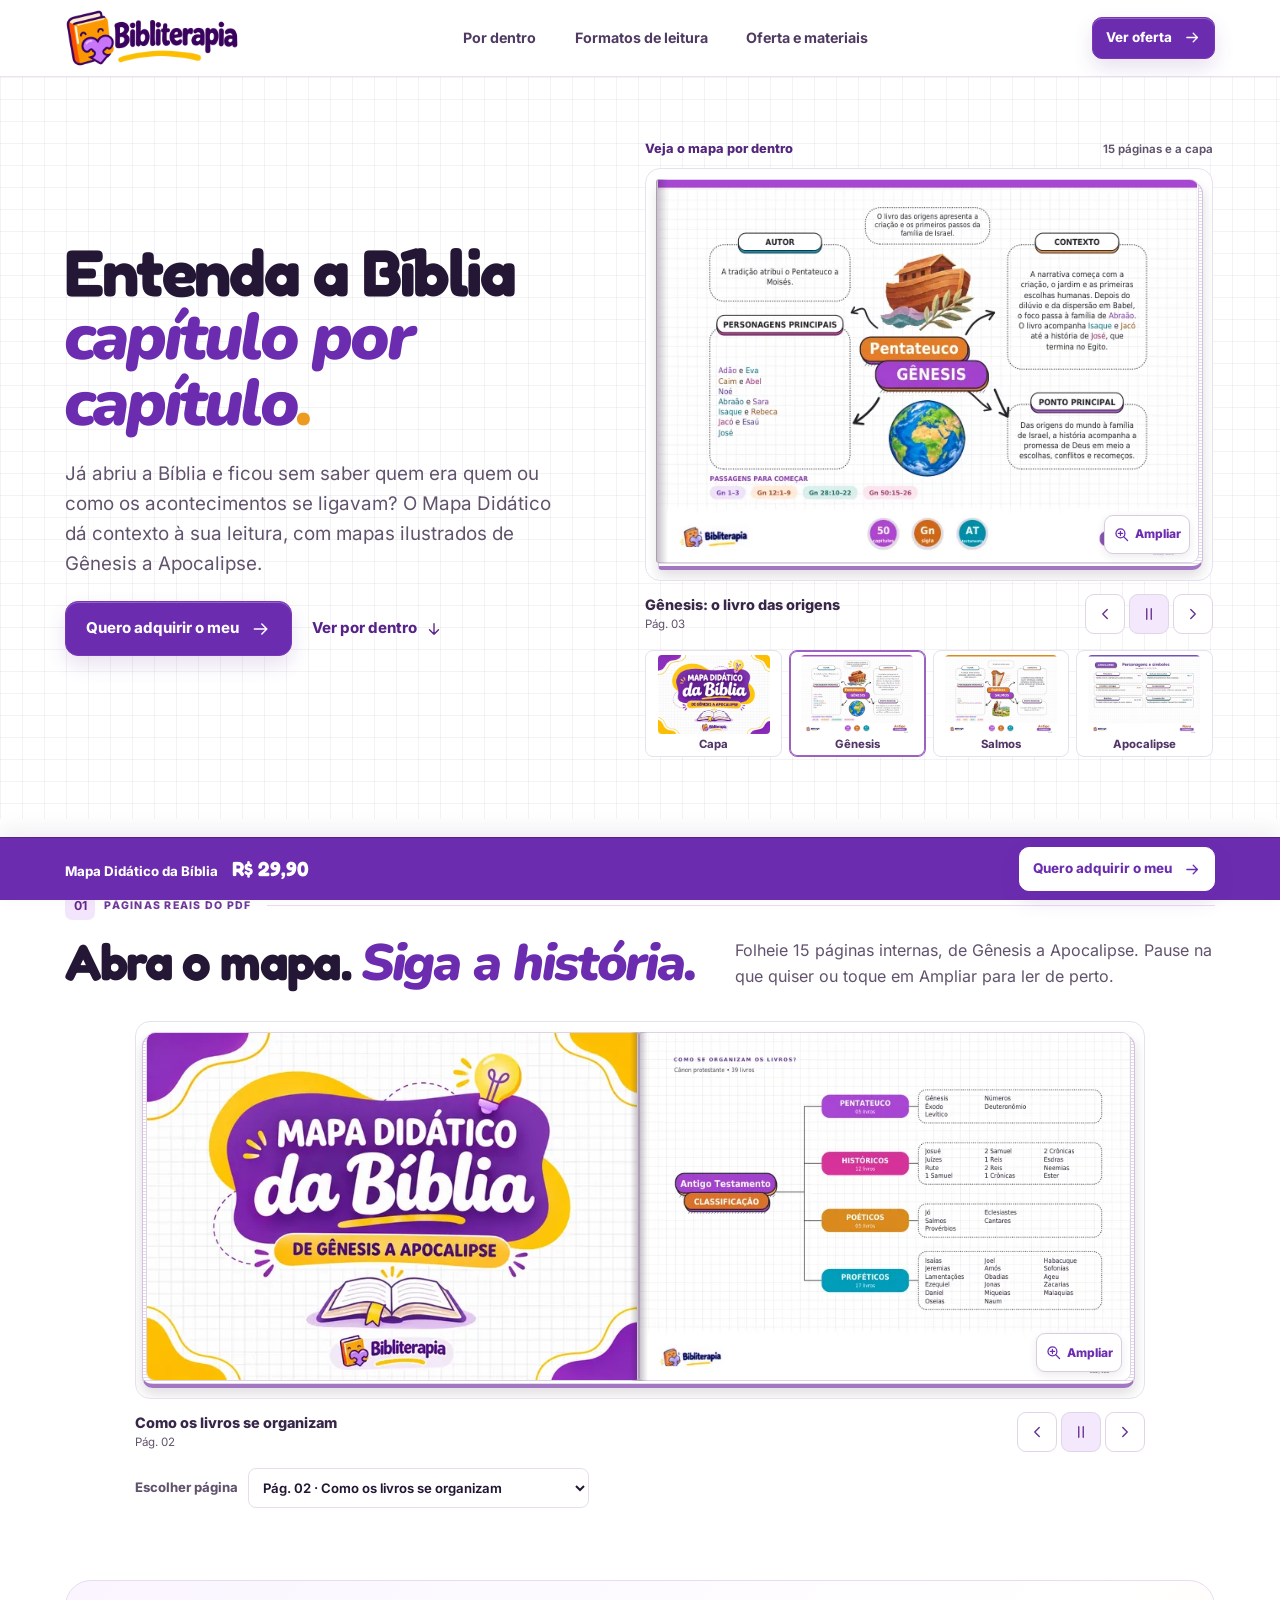
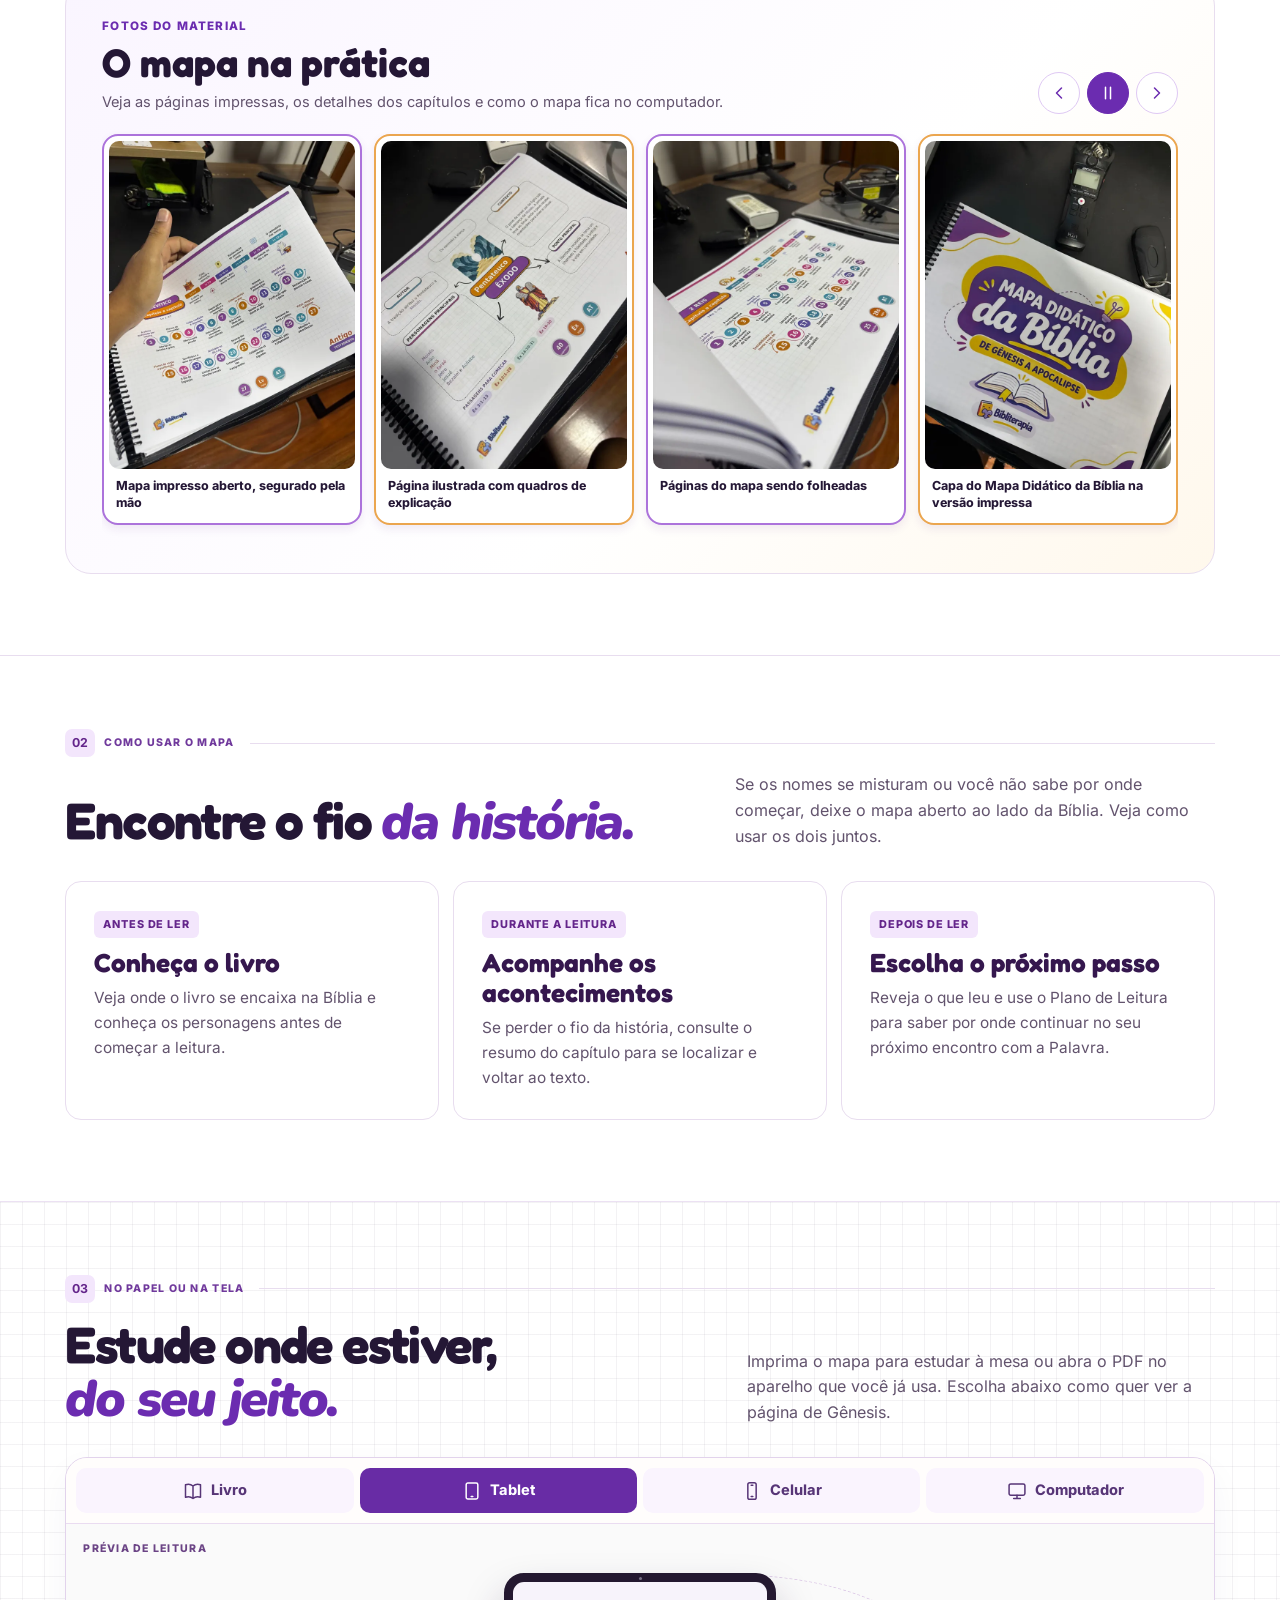
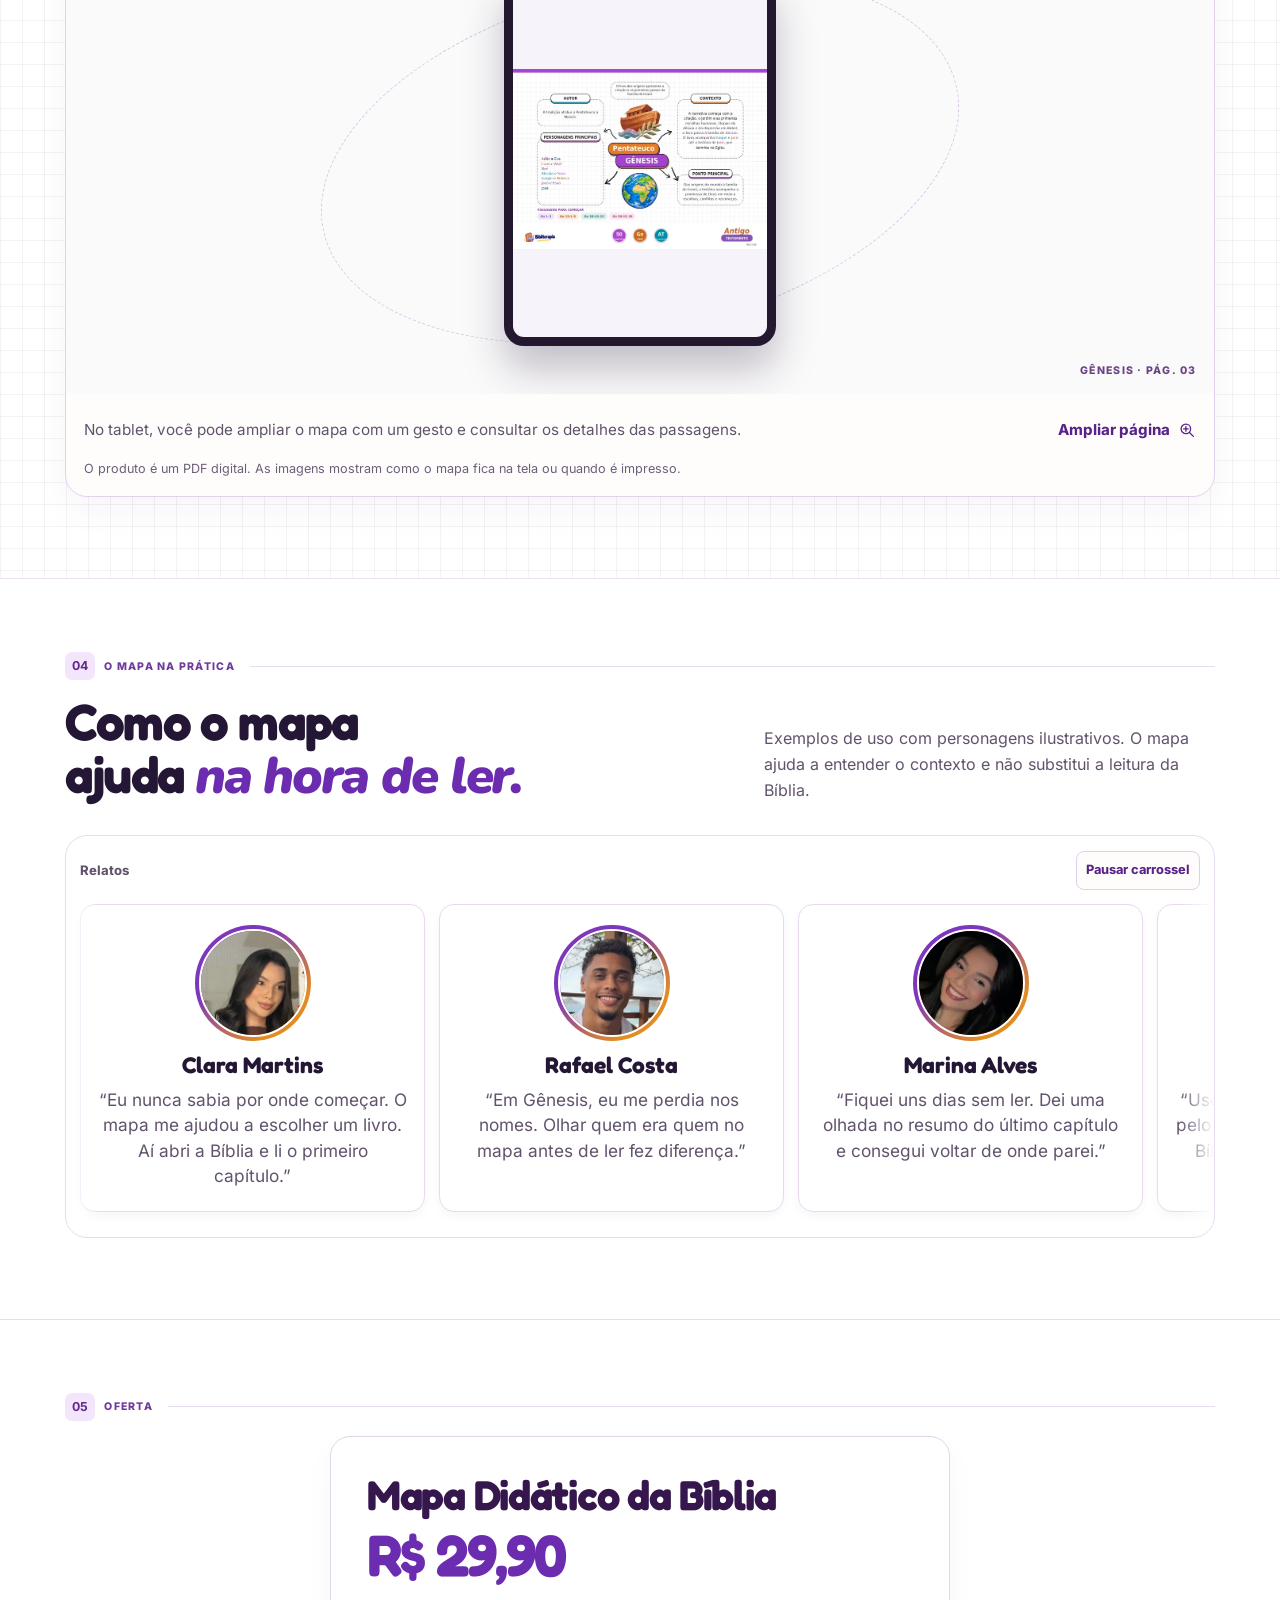
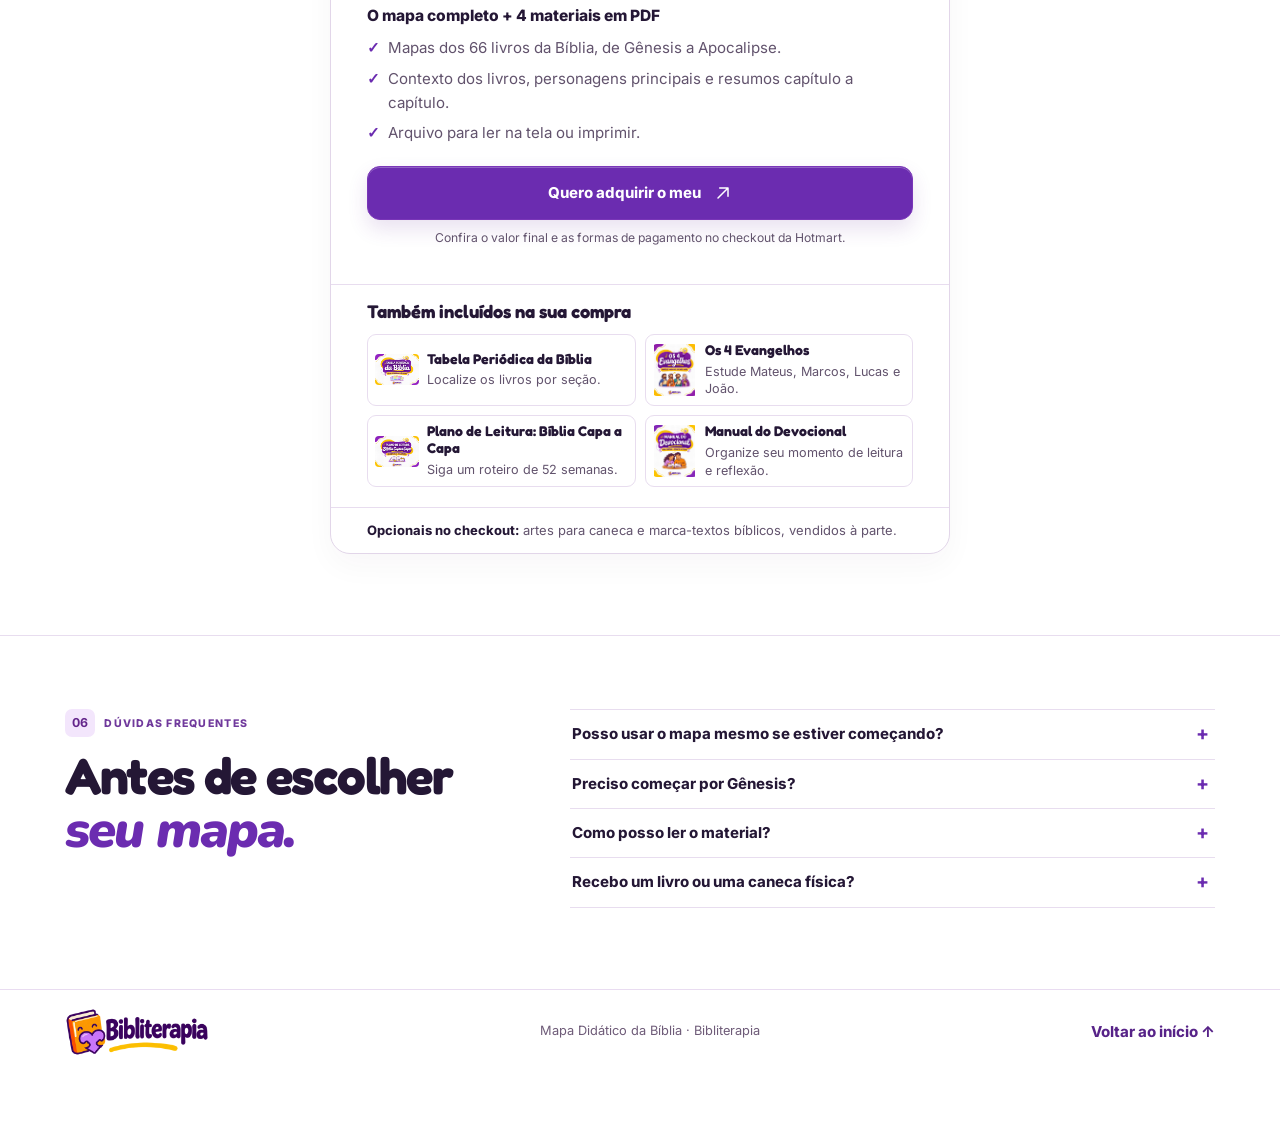
==== commit 4ad8c1a8: "Adiciona galeria de fotos do Mapa Didático" ====
--- a/public/index.html
+++ b/public/index.html
@@ -119,6 +119,35 @@
       <label class="book-jump" hidden>Escolher página <select data-flip-select aria-label="Escolher uma página da amostra"></select></label>
       <span class="sr-only" data-flip-status aria-live="polite"></span>
     </div>
+
+    <div class="study-photos" aria-labelledby="study-photos-title" data-study-photos>
+      <div class="study-photos-head">
+        <div>
+          <p class="study-photos-label">FOTOS DO MATERIAL</p>
+          <h3 id="study-photos-title">O mapa na prática</h3>
+          <p>Veja as páginas impressas, os detalhes dos capítulos e como o mapa fica no computador.</p>
+        </div>
+        <div class="study-photo-controls" role="group" aria-label="Controles da galeria" hidden>
+          <button type="button" data-photo-prev aria-label="Foto anterior"><svg class="icon" aria-hidden="true"><use href="#i-prev"/></svg></button>
+          <button type="button" data-photo-toggle aria-label="Pausar rolagem"><svg class="icon" aria-hidden="true"><use href="#i-pause"/></svg></button>
+          <button type="button" data-photo-next aria-label="Próxima foto"><svg class="icon" aria-hidden="true"><use href="#i-next"/></svg></button>
+        </div>
+      </div>
+      <div class="study-photo-viewport" data-photo-viewport role="region" aria-label="Fotos do material" tabindex="0">
+        <ul class="study-photo-track">
+          <li><figure class="photo-frame"><img src="assets/galeria/mapa-em-maos.webp" alt="" width="672" height="896" loading="lazy" decoding="async"><figcaption>Mapa impresso aberto, segurado pela mão</figcaption></figure></li>
+          <li><figure class="photo-frame"><img src="assets/galeria/pagina-ilustrada.webp" alt="" width="672" height="896" loading="lazy" decoding="async"><figcaption>Página ilustrada com quadros de explicação</figcaption></figure></li>
+          <li><figure class="photo-frame"><img src="assets/galeria/folheando-o-mapa.webp" alt="" width="672" height="896" loading="lazy" decoding="async"><figcaption>Páginas do mapa sendo folheadas</figcaption></figure></li>
+          <li><figure class="photo-frame"><img src="assets/galeria/capa-mapa-impresso.webp" alt="" width="672" height="896" loading="lazy" decoding="async"><figcaption>Capa do Mapa Didático da Bíblia na versão impressa</figcaption></figure></li>
+          <li><figure class="photo-frame"><img src="assets/galeria/capitulos-do-antigo-testamento.webp" alt="" width="672" height="896" loading="lazy" decoding="async"><figcaption>Capítulos do Antigo Testamento organizados por cores</figcaption></figure></li>
+          <li><figure class="photo-frame"><img src="assets/galeria/mapa-na-mesa.webp" alt="" width="672" height="896" loading="lazy" decoding="async"><figcaption>Mapa aberto na mesa ao lado do notebook</figcaption></figure></li>
+          <li><figure class="photo-frame"><img src="assets/galeria/detalhe-capitulo-a-capitulo.webp" alt="" width="672" height="896" loading="lazy" decoding="async"><figcaption>Detalhe de uma página capítulo a capítulo</figcaption></figure></li>
+          <li><figure class="photo-frame"><img src="assets/galeria/mapa-no-computador.webp" alt="" width="672" height="896" loading="lazy" decoding="async"><figcaption>Página do mapa aberta no computador</figcaption></figure></li>
+          <li><figure class="photo-frame"><img src="assets/galeria/detalhe-na-tela.webp" alt="" width="672" height="896" loading="lazy" decoding="async"><figcaption>Detalhe dos capítulos do mapa na tela</figcaption></figure></li>
+          <li><figure class="photo-frame"><img src="assets/galeria/plano-de-leitura.webp" alt="" width="672" height="896" loading="lazy" decoding="async"><figcaption>Capa do plano de leitura bíblica impresso</figcaption></figure></li>
+        </ul>
+      </div>
+    </div>
   </section>
 
   <section class="section study-guide" id="como-usar" aria-labelledby="guide-title">
--- a/public/style.css
+++ b/public/style.css
@@ -281,3 +281,24 @@
   .purchase-bar .btn{gap:6px;padding-inline:10px;font-size:.81rem}
 }
 @media(prefers-reduced-motion:reduce){*,*::before,*::after{scroll-behavior:auto!important;transition:none!important;animation:none!important}}
+
+.study-photos{margin-top:clamp(32px,6vw,72px);padding:clamp(16px,3.2vw,36px);border:1px solid var(--line);border-radius:var(--radius);background:linear-gradient(135deg,#faf5ff,#fff 60%,#fff8ec)}
+.study-photos-head{display:flex;align-items:end;justify-content:space-between;flex-wrap:wrap;gap:14px 24px;margin-bottom:17px}
+.study-photos-label{font-size:.73rem;font-weight:800;letter-spacing:.1em;color:var(--purple)}
+.study-photos h3{font-size:clamp(1.7rem,3.5vw,2.5rem);line-height:1.15;margin:3px 0 6px}
+.study-photos-head p:last-child{font-size:.91rem;color:var(--muted)}
+.study-photo-controls:not([hidden]){display:flex;gap:7px}
+.study-photo-controls button{display:grid;place-items:center;width:42px;height:42px;padding:0;border:1px solid #dfc9f4;border-radius:50%;background:#fff;color:var(--purple)}
+.study-photo-controls button:hover{background:var(--pale)}
+.study-photo-controls [data-photo-toggle]{background:var(--purple);color:#fff;border-color:var(--purple)}
+.study-photo-controls [data-photo-toggle]:hover{background:var(--dark)}
+.study-photo-viewport{overflow-x:auto;overscroll-behavior-inline:contain;scroll-snap-type:x mandatory;scrollbar-width:thin;scrollbar-color:#c6a4e7 #f3e9fd;padding:3px 0 12px}
+.study-photo-track{display:grid;grid-auto-flow:column;grid-auto-columns:min(76vw,260px);gap:12px;width:max-content;margin:0;padding:0;list-style:none}
+.study-photo-track li{min-width:0;scroll-snap-align:start}
+.photo-frame{height:100%;margin:0;padding:5px;border:2px solid #ac73db;border-radius:16px;background:#fff;overflow:hidden;box-shadow:0 4px 10px #56208817}
+.study-photo-track li:nth-child(even) .photo-frame{border-color:#eba64f}
+.photo-frame img{width:100%;height:auto;aspect-ratio:3/4;object-fit:cover;border-radius:10px;background:var(--pale)}
+.photo-frame figcaption{padding:9px 7px 6px;font-size:.78rem;line-height:1.35;font-weight:750}
+@media (max-width:560px){.study-photo-track{grid-auto-columns:min(62vw,232px)}}
+
+.study-photo-controls button[hidden]{display:none}
